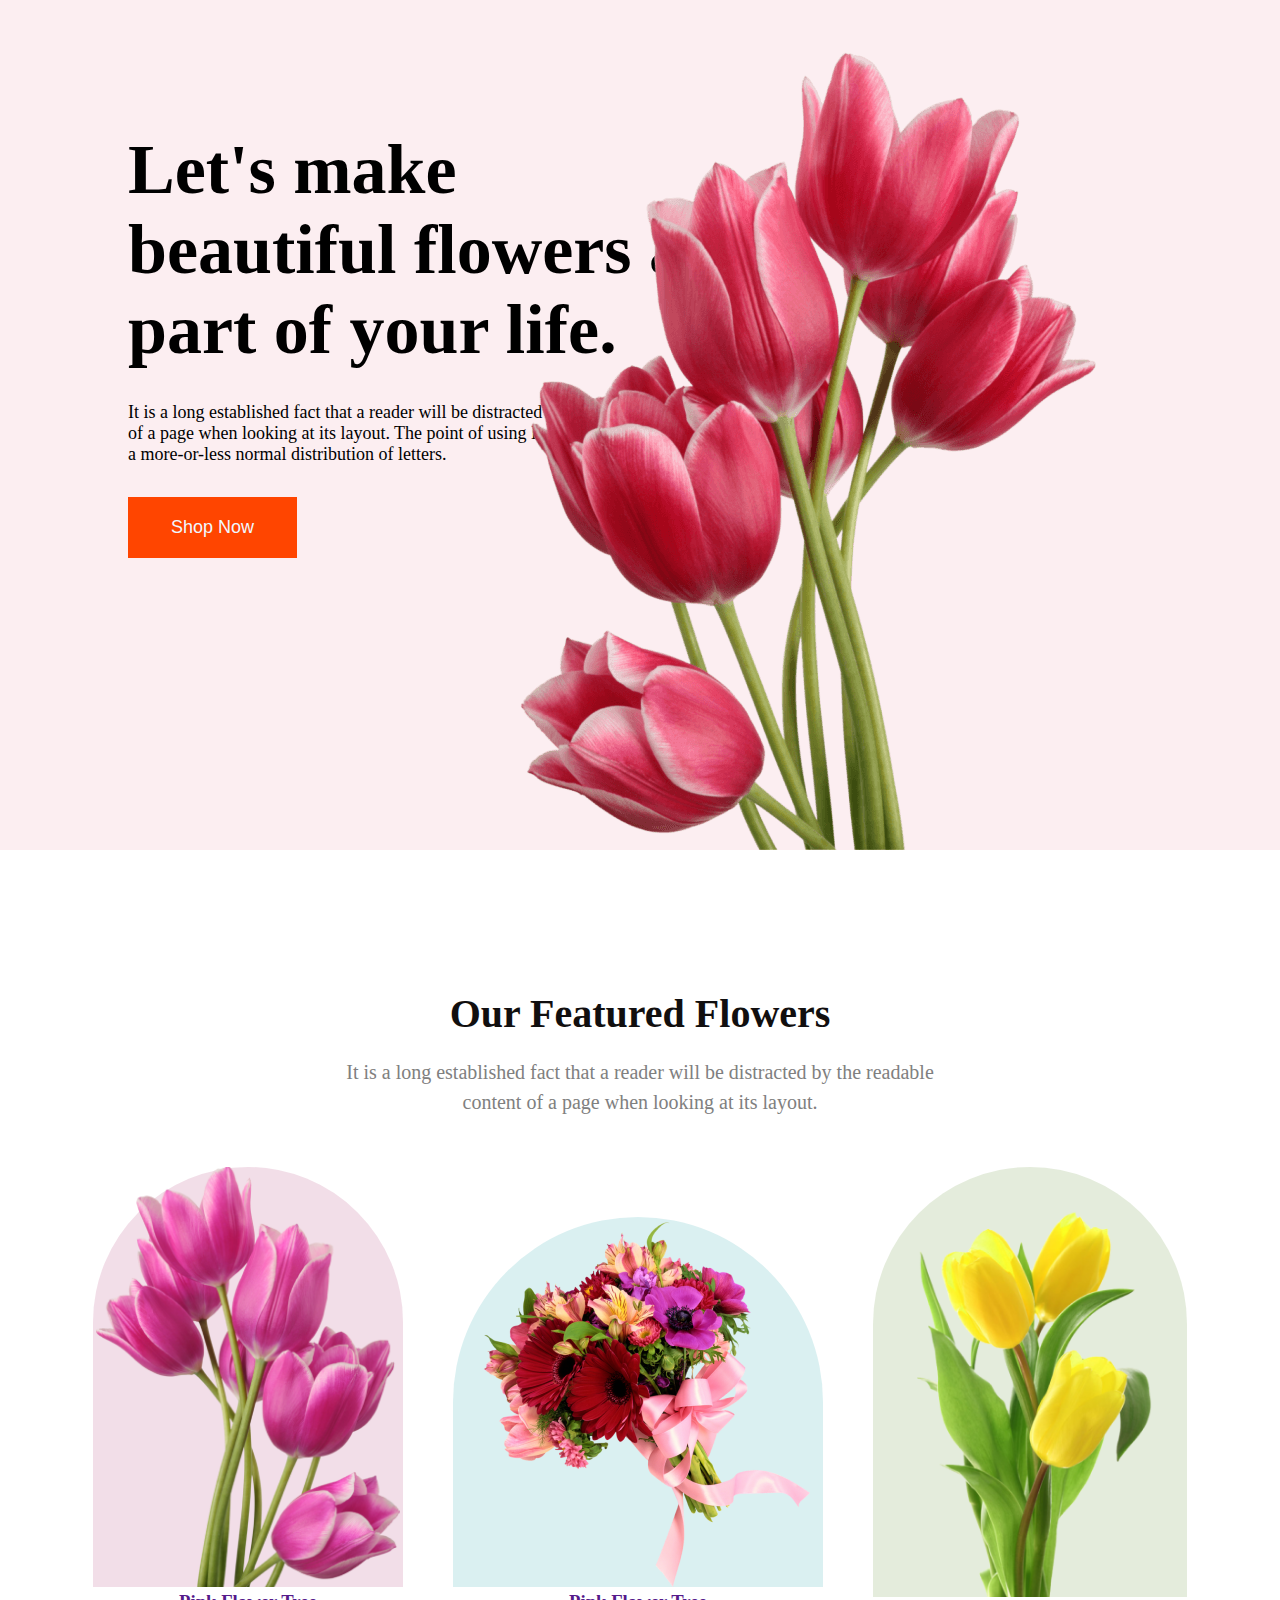
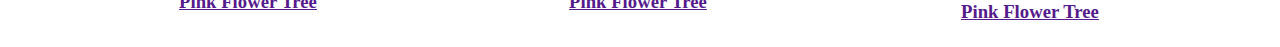
==== index.html @ 032d2f67 "added the main" ====
<!DOCTYPE html>
<html lang="en">
<head>
  <meta charset="UTF-8">
  <meta name="viewport" content="width=device-width, initial-scale=1.0">
  <title>FlowerShopProject</title>
  <link rel="stylesheet" href="style.css">
</head>
<body>
  <header class="header">
    <div class="containt">
      <h1 class="head-text">Let's make beautiful flowers a part of your life.</h1>
      <p class="paragraph">It is a long established fact that a reader will be distracted by the readable content of a page when looking at its layout. The point of using Lorem Ipsum is that it has a more-or-less normal distribution of letters.</p>
      <button class="button">Shop Now</button>




    </div>
    <div class="header-img">
      <img src="/asset/pngwing-3.png" alt="">
    </div>

  </header>
  <main>
    <div class="small-contain">
      <h2 class="contain-text">Our Featured Flowers</h2>
      <p class="paragraph-contain">It is a long established fact that a reader will be distracted by the readable <br> content of a page when looking at its layout.</p>
    </div>

<div class="flower-container">
    <div class="img-section-1">
      <img class="Flower-1" src="/asset/pngwing-1.png" alt="">
      <h3 class="small-text"><a href="">Pink Flower Tree</a> </h3>
        </div>

     <div class="img-section-2">
      <img class="Flower-2" src="/asset/pngwing-2.png" alt="">
        <h3 class="small-text"><a href="">Pink Flower Tree</a> </h3>
      </img>
      </div>

     <div class="img-section-3"> 
      <img class="Flower-3" src="/asset/pngwing-4.png" alt="">
        <h3 class="small-text"><a href="">Pink Flower Tree</a></h3>
      </img>
    </div>
  </div>

  </main>
  <footer></footer>
  
</body>
</html>
---- style.css ----
/* header part  */
*{
  margin: 0;
  padding: 0;

}
.header{
  max-width: 100%;
  height: 850px;
  padding: 0 10%;
  background-color: rgba(229, 84, 115, 0.10);;
}
.containt{
  padding-top: 130px;
  max-width: 600px;
}
.head-text{
  font-size: 70px;
  margin-bottom: 32px;
}
.paragraph{
  font-size: 18px;
  margin-bottom: 32px;
}
.button{
  padding: 20px 43px;
  background-color: orangered;
  color: aliceblue;
  font-size: 18px;
  border: none;
  

}
.header-img{
  position: absolute;
  top: 0;
  right: 12%;
  margin-top: 50px;
}

/* End header part */

.small-contain{
  text-align: center;
  margin-top: 120px;
  margin-bottom: 50px;
}
.contain-text{
  color: #110f0f;
  font-size: 40px;
  font-weight: 800;
  padding: 20px;

}
.paragraph-contain{
  color: gray;
  font-size: 20px;
  font-weight: 400;
  line-height: 30px;
}
.flower-container{
  display: flex;
  justify-content: center;
  text-align: center;
  gap: 50px;
  padding-bottom: 50px;
  
}
.img-section-1{
  border-radius: 300px 300px 0px 0px;
background: rgba(167, 33, 98, 0.15);
width: 310px;
height: 420px;

}
.img-section-2{
  border-radius: 300px 300px 0px 0px;
background: rgba(5, 151, 160, 0.15);
width: 370px;
height: 370px;
margin-top: 50px;

}
.img-section-3{
  border-radius: 300px 300px 0px 0px;
background: rgba(71, 125, 17, 0.15);
width: 314px;
height: 430px;
}
.Flower-3{
  height: 430px;
}
.Flower-1{
  height: 420px;
  
}
.Flower-2{
  padding-left: 15px ;
}
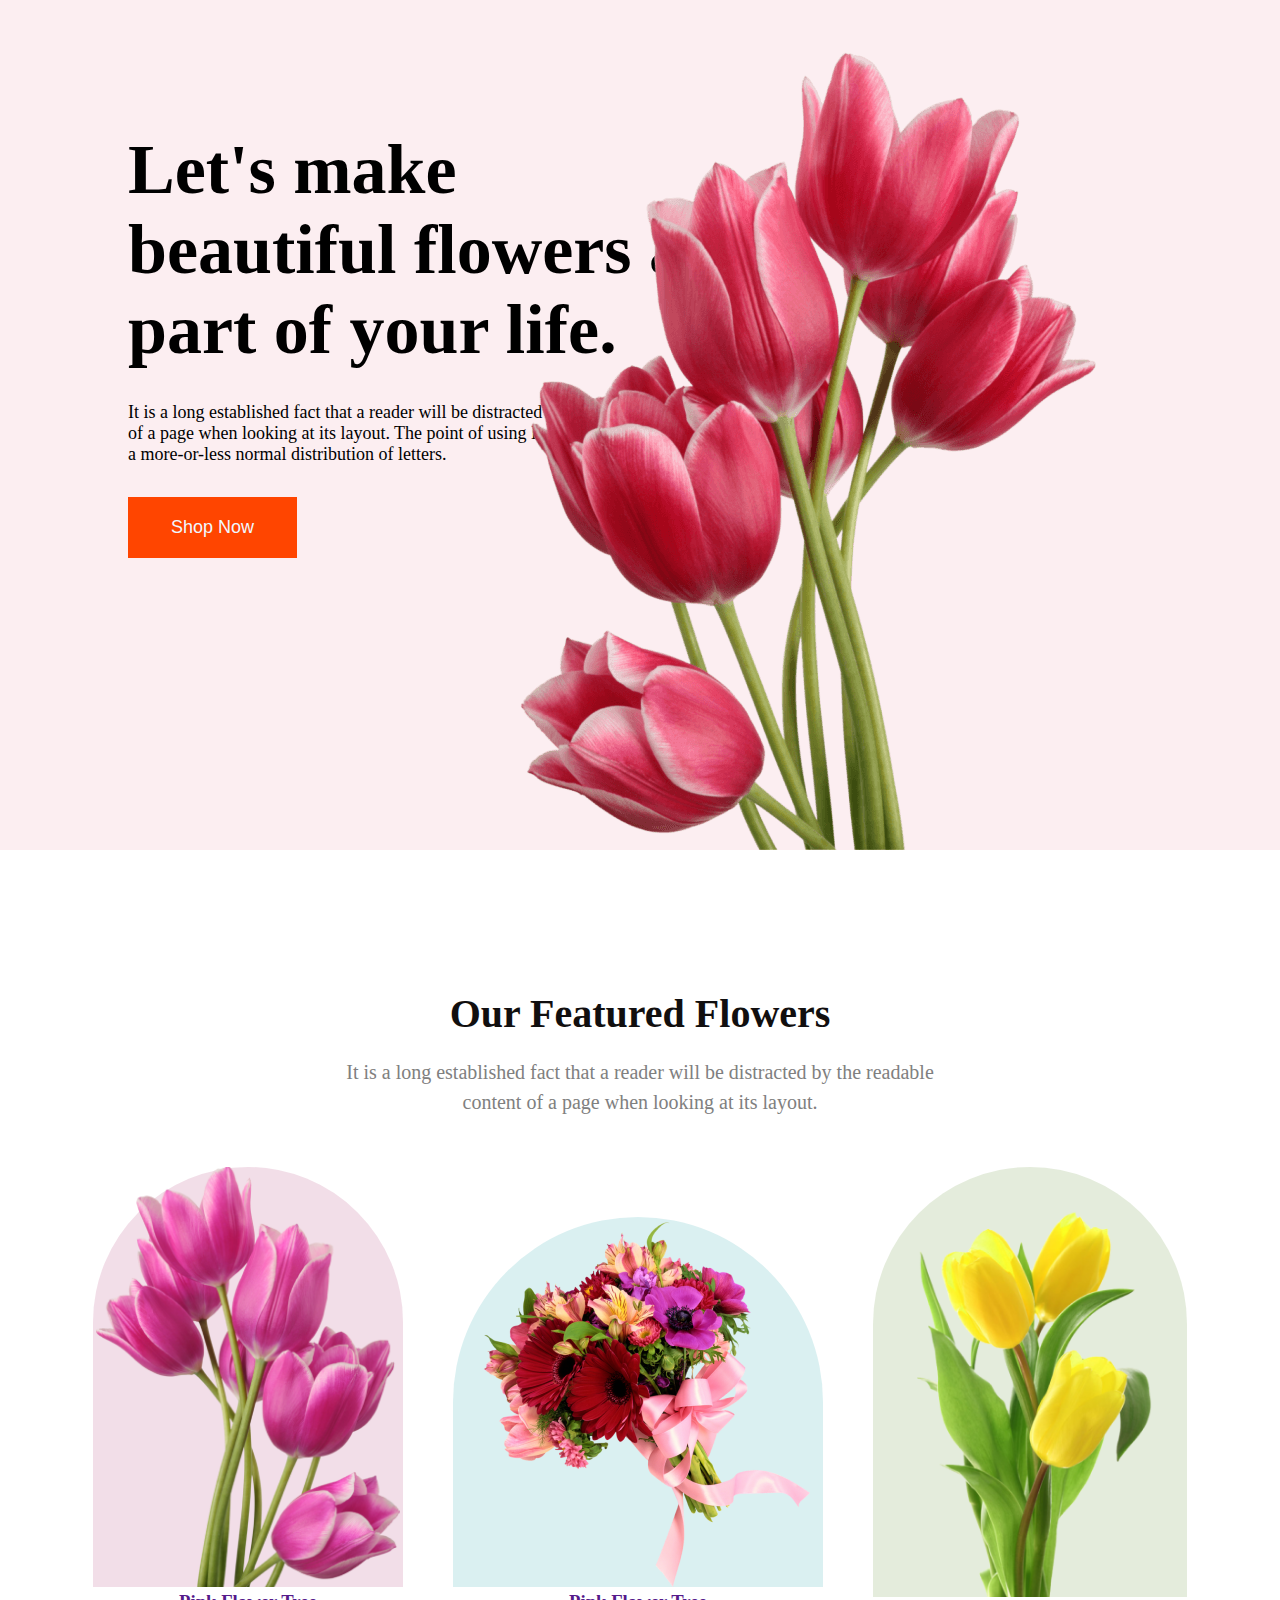
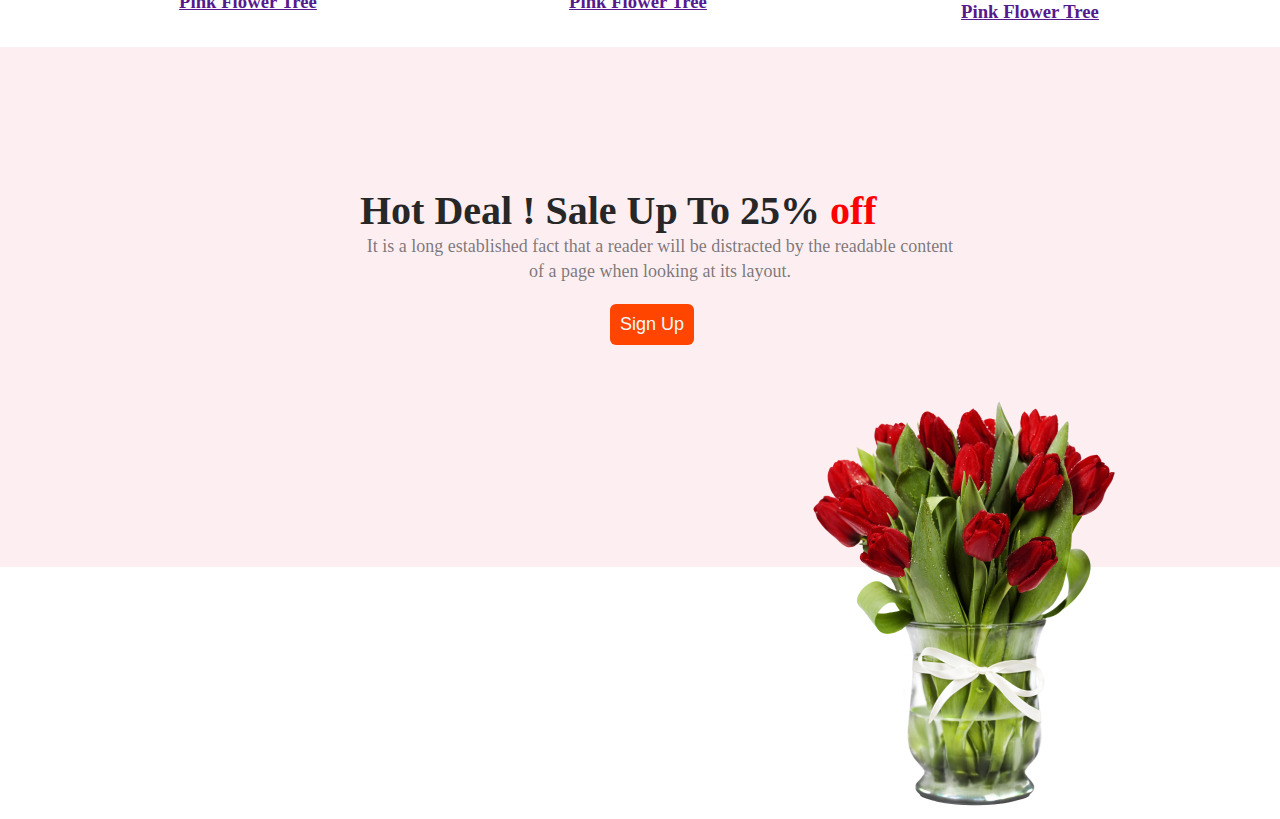
==== commit 1a6a2937: "adde box-cont" ====
--- a/index.html
+++ b/index.html
@@ -18,7 +18,7 @@
 
     </div>
     <div class="header-img">
-      <img src="/asset/pngwing-3.png" alt="">
+      <img src="/asset/pngwing.png">
     </div>
 
   </header>
@@ -30,22 +30,34 @@
 
 <div class="flower-container">
     <div class="img-section-1">
-      <img class="Flower-1" src="/asset/pngwing-1.png" alt="">
+      <img class="Flower-1" src="/asset/pngwingone.png">
       <h3 class="small-text"><a href="">Pink Flower Tree</a> </h3>
         </div>
 
      <div class="img-section-2">
-      <img class="Flower-2" src="/asset/pngwing-2.png" alt="">
+      <img class="Flower-2" src="/asset/pngwingtwo.png">
         <h3 class="small-text"><a href="">Pink Flower Tree</a> </h3>
       </img>
       </div>
 
      <div class="img-section-3"> 
-      <img class="Flower-3" src="/asset/pngwing-4.png" alt="">
+      <img class="Flower-3" src="/asset/pngwingthree.png">
         <h3 class="small-text"><a href="">Pink Flower Tree</a></h3>
       </img>
     </div>
   </div>
+
+<div class="box-contain">
+  <div class="box">
+    <h2 class="box-text">Hot Deal ! Sale Up To 25% <span>off</span> </h2>
+    <p class="box-peragraph">It is a long established fact that a reader will be distracted by the readable content of a page when looking at its layout.</p>
+    <button class="box-button">Sign Up</button>
+  </div>
+  <div class="box-photo">
+    <img src="/asset/pngwing8.png" alt="">
+  </div>
+
+</div>
 
   </main>
   <footer></footer>
--- a/style.css
+++ b/style.css
@@ -97,6 +97,49 @@
 .Flower-2{
   padding-left: 15px ;
 }
+.box-contain{
+  max-width: 100%;
+  height: 500px;
+  padding:10px;
+  background-color: rgba(229, 84, 115, 0.10);;
+}
+.box{
+  padding-top: 130px;
+  max-width: 600px;
+  margin-left: 350px;
+}
+.box-text{
+  color: #272727;
+  font-size: 40px;
+  font-weight: 800;
+}
+span{
+  color: red;
+}
+.box-peragraph{
+  color: rgba(39, 39, 39, 0.60);
+ text-align: center;
+ font-size: 18px;
+ font-weight: 400;
+ line-height: 25px;
+}
+.box-button{
+  margin-left: 250px;
+  margin-top: 20px; 
+  border-radius: 6px;
+  font-size: 18px;
+  background: orangered;
+  padding: 10px;
+  color: aliceblue;
+  border: none;
+}
+.box-photo{
+  position: absolute;
+  
+  right: 12%;
+  margin-top: 50px;
+
+}
 
 
 
@@ -106,3 +149,4 @@
 
 
 
+
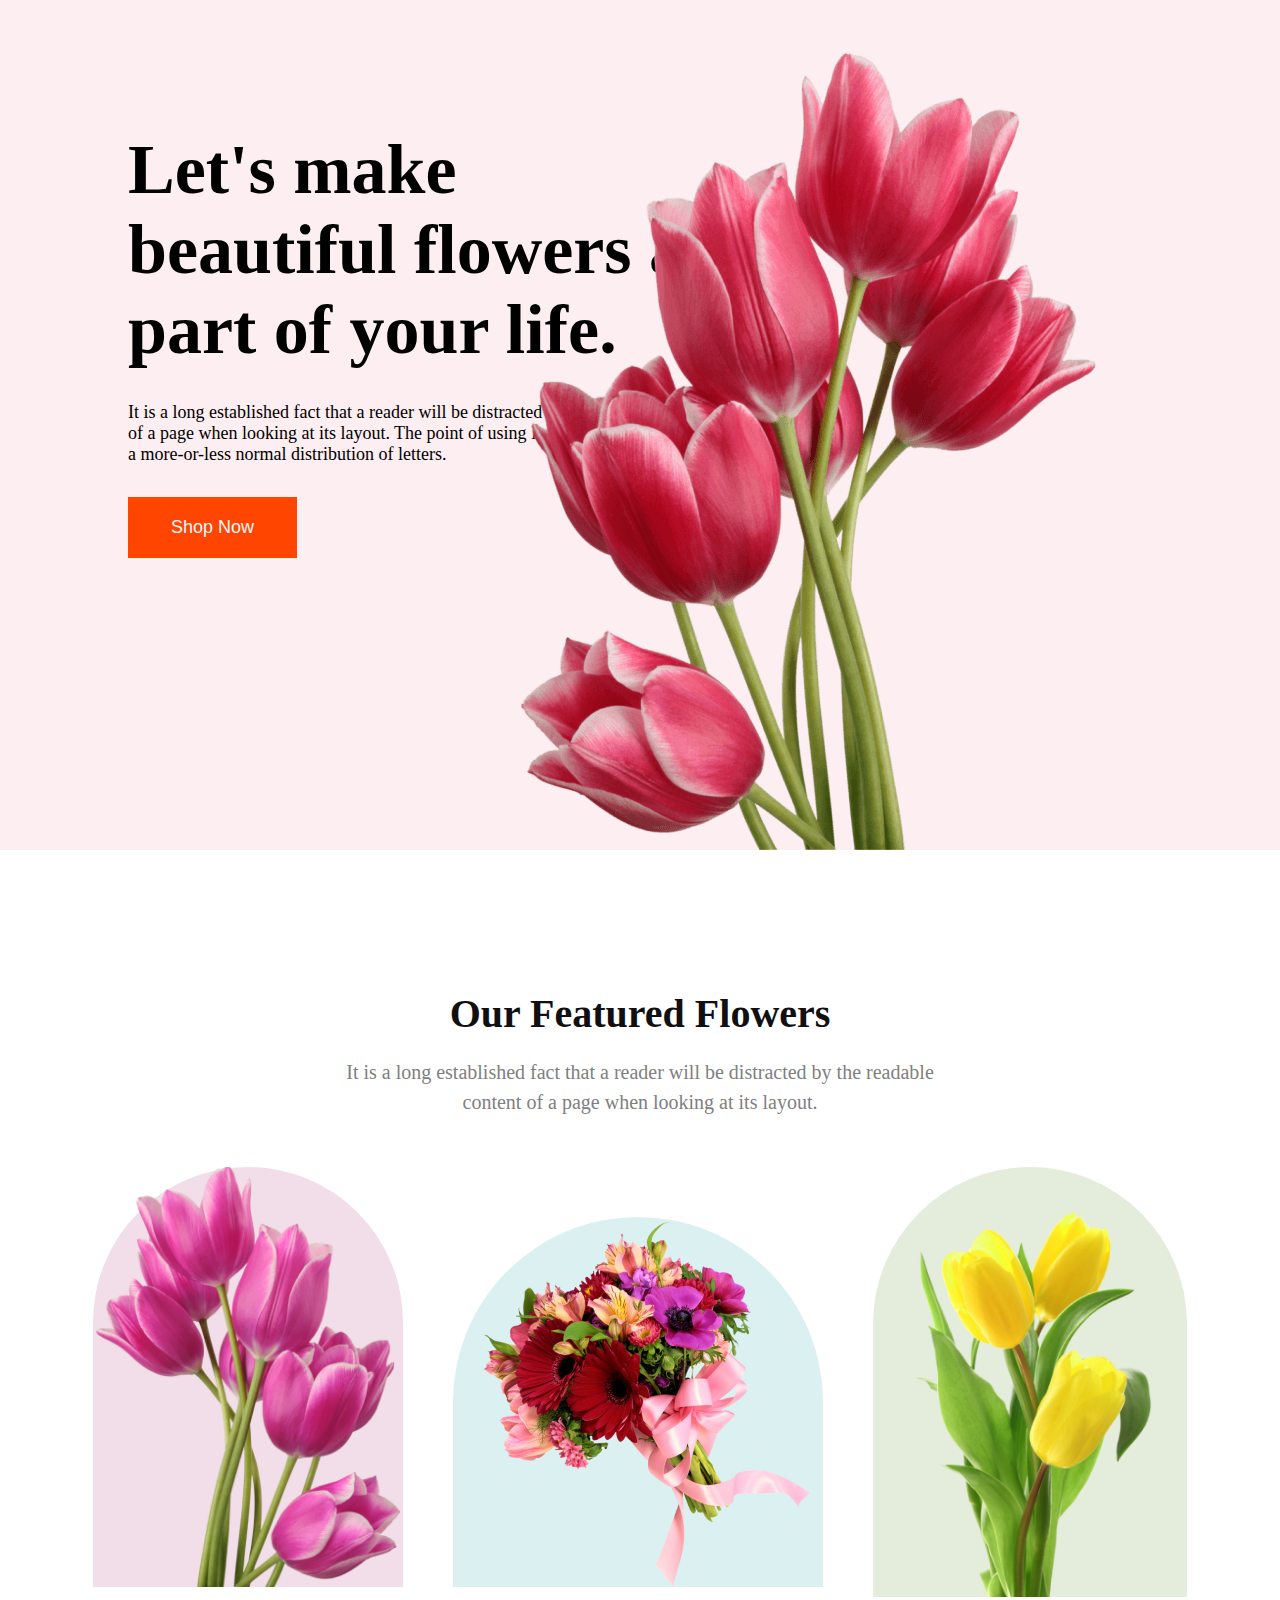
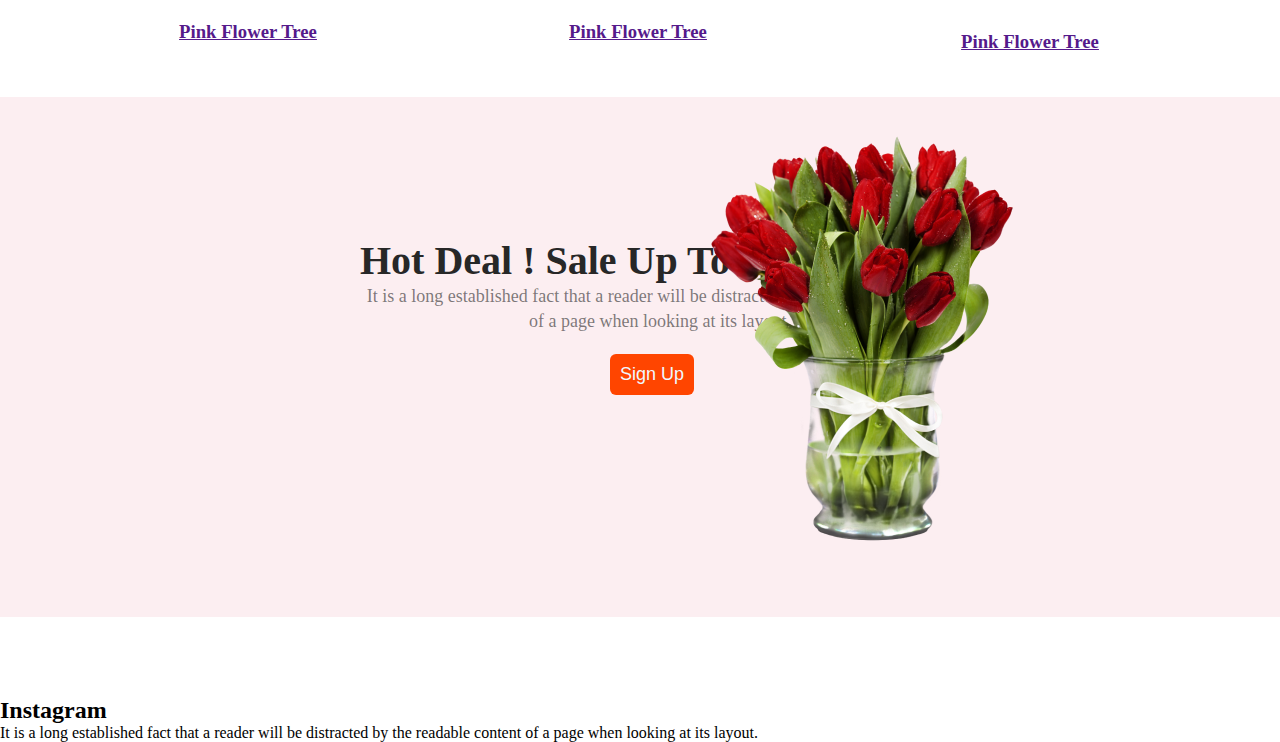
==== commit fb9cb349: "added small text" ====
--- a/index.html
+++ b/index.html
@@ -18,7 +18,7 @@
 
     </div>
     <div class="header-img">
-      <img src="/asset/pngwing.png">
+      <img src="./asset/pngwing.png">
     </div>
 
   </header>
@@ -30,18 +30,18 @@
 
 <div class="flower-container">
     <div class="img-section-1">
-      <img class="Flower-1" src="/asset/pngwingone.png">
+      <img class="Flower-1" src="./asset/pngwingone.png">
       <h3 class="small-text"><a href="">Pink Flower Tree</a> </h3>
         </div>
 
      <div class="img-section-2">
-      <img class="Flower-2" src="/asset/pngwingtwo.png">
+      <img class="Flower-2" src="./asset/pngwingtwo.png">
         <h3 class="small-text"><a href="">Pink Flower Tree</a> </h3>
       </img>
       </div>
 
      <div class="img-section-3"> 
-      <img class="Flower-3" src="/asset/pngwingthree.png">
+      <img class="Flower-3" src="./asset/pngwingthree.png">
         <h3 class="small-text"><a href="">Pink Flower Tree</a></h3>
       </img>
     </div>
@@ -54,8 +54,13 @@
     <button class="box-button">Sign Up</button>
   </div>
   <div class="box-photo">
-    <img src="/asset/pngwing8.png" alt="">
+    <img class="red-photo" src="./asset/pngwing8.png" alt="">
   </div>
+  </div>
+
+<div class="instagram">
+  <h2 class="insta-text">Instagram</h2>
+  <p class="insta-para">It is a long established fact that a reader will be distracted by the readable content of a page when looking at its layout.</p>
 
 </div>
 
--- a/style.css
+++ b/style.css
@@ -102,11 +102,14 @@
   height: 500px;
   padding:10px;
   background-color: rgba(229, 84, 115, 0.10);;
+  margin-top: 50px;
+  margin-bottom: 80px;
 }
 .box{
   padding-top: 130px;
   max-width: 600px;
   margin-left: 350px;
+
 }
 .box-text{
   color: #272727;
@@ -116,6 +119,12 @@
 span{
   color: red;
 }
+.small-text{
+  margin-top: 15px;
+  padding: 15px;}
+
+
+
 .box-peragraph{
   color: rgba(39, 39, 39, 0.60);
  text-align: center;
@@ -135,11 +144,9 @@
 }
 .box-photo{
   position: absolute;
-  
-  right: 12%;
-  margin-top: 50px;
-
-}
+  top: 1680px;
+  right: 20%;
+  margin-top: 50px;}
 
 
 
@@ -150,3 +157,4 @@
 
 
 
+
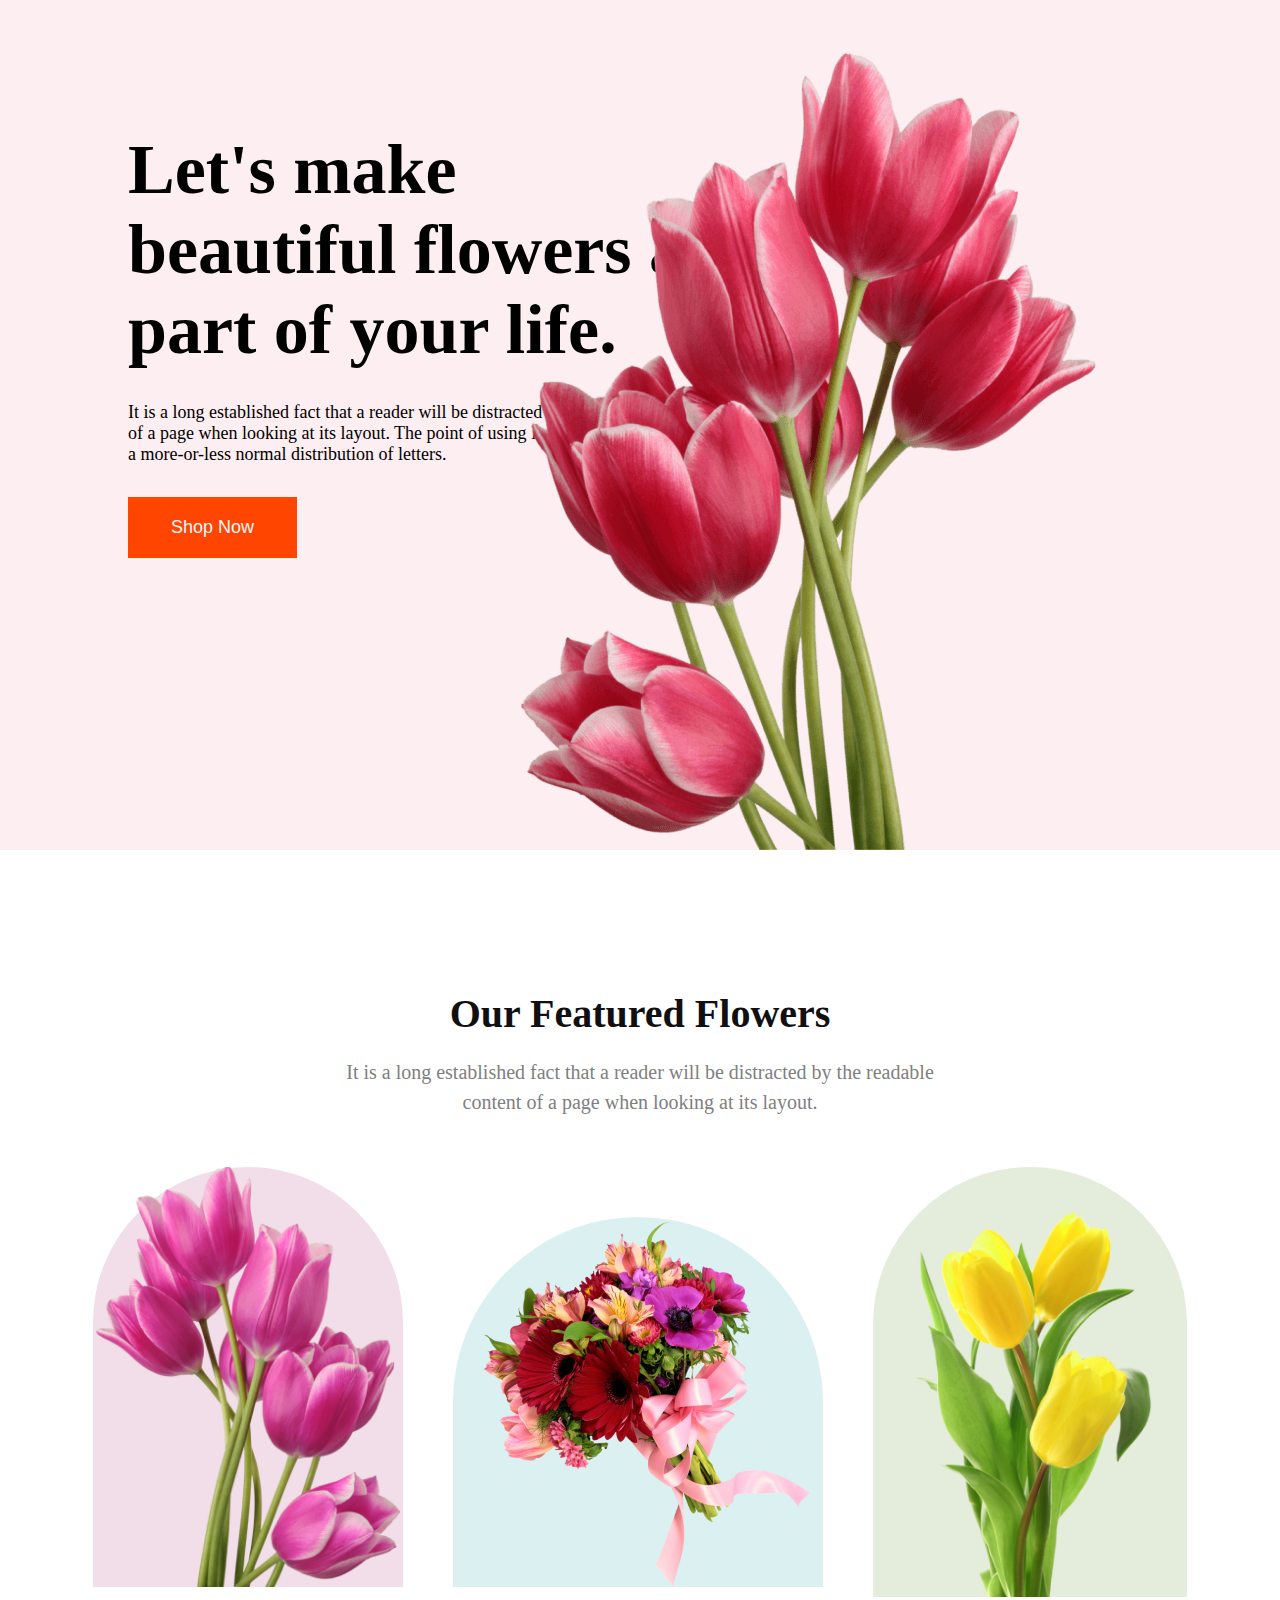
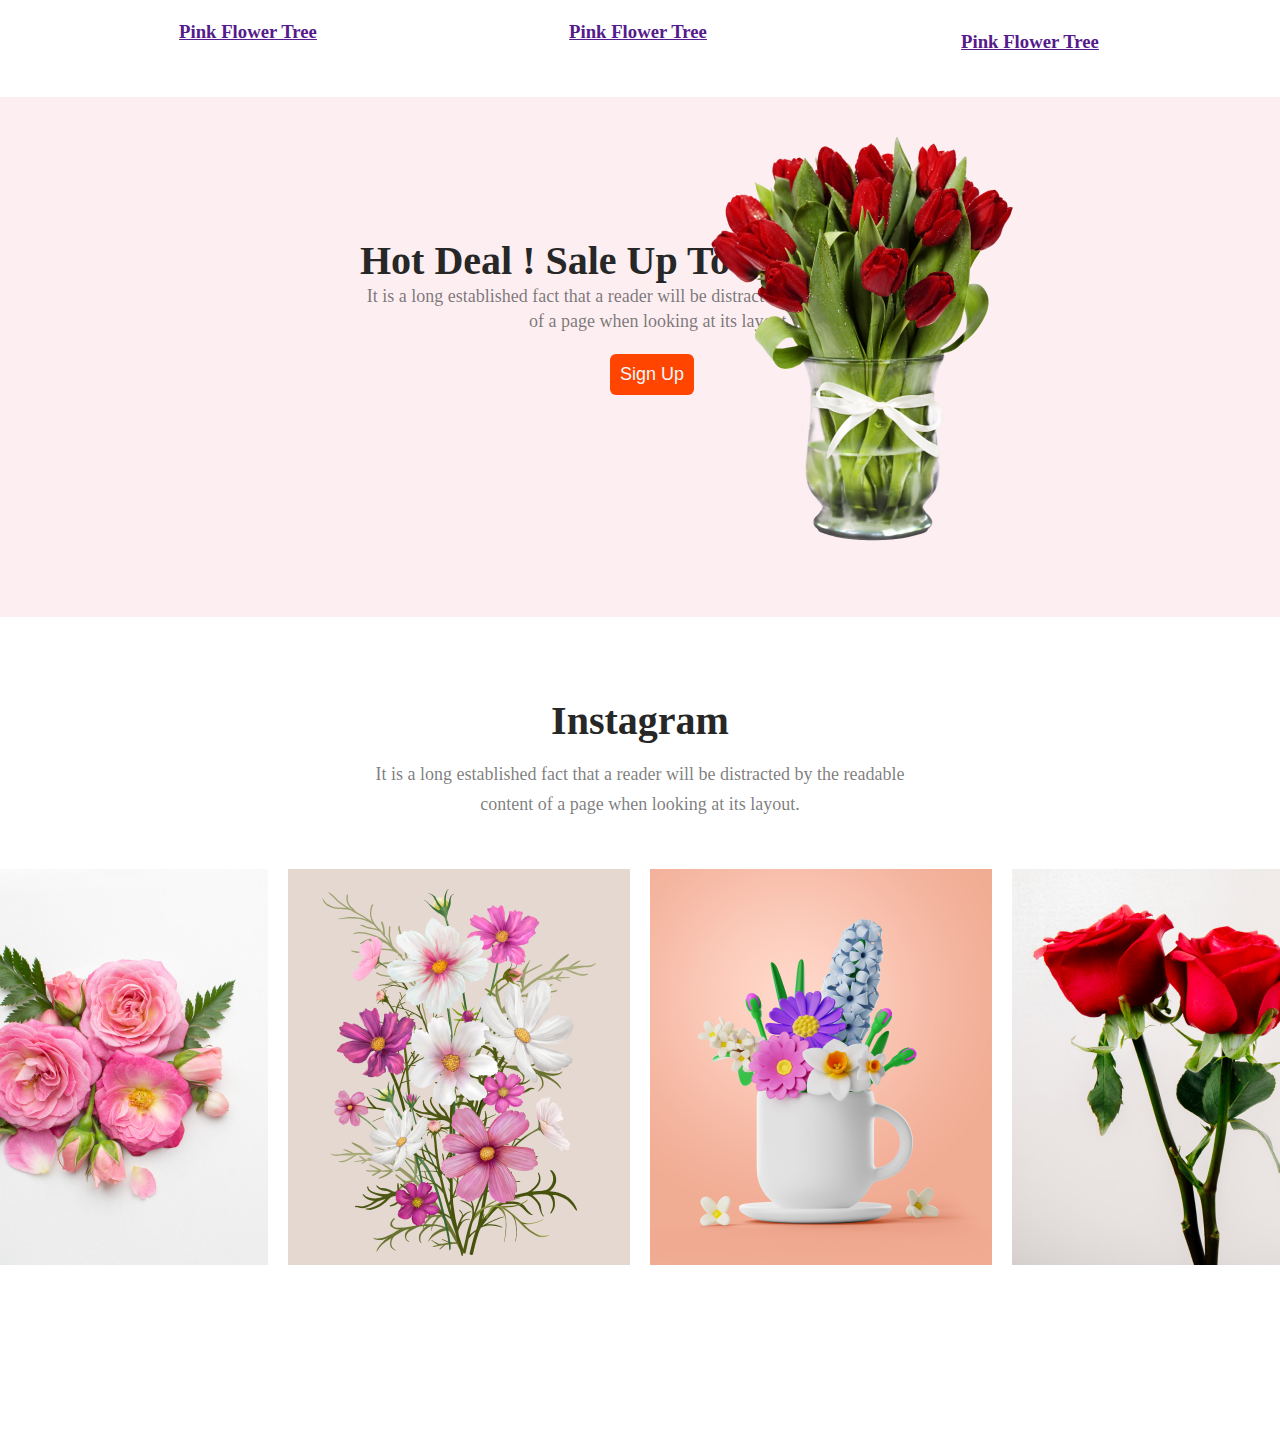
==== commit 931e0415: "added four-img" ====
--- a/index.html
+++ b/index.html
@@ -60,7 +60,16 @@
 
 <div class="instagram">
   <h2 class="insta-text">Instagram</h2>
-  <p class="insta-para">It is a long established fact that a reader will be distracted by the readable content of a page when looking at its layout.</p>
+  <p class="insta-para">It is a long established fact that a reader will be distracted by the readable <br> content of a page when looking at its layout.</p>
+
+</div>
+<div class="four-img">
+ <div><img class="nice-flower" src="./asset/flower.png" alt="" ></div> 
+ <div><img class="nice-flower" src="./asset/rectangle4.png" alt="" ></div> 
+ <div><img class="nice-flower" src="./asset/rectangle5.png" alt="" ></div> 
+ <div><img class="nice-flower" src="./asset/rectangle6.png" alt="" ></div> 
+
+
 
 </div>
 
--- a/style.css
+++ b/style.css
@@ -123,9 +123,7 @@
   margin-top: 15px;
   padding: 15px;}
 
-
-
-.box-peragraph{
+  .box-peragraph{
   color: rgba(39, 39, 39, 0.60);
  text-align: center;
  font-size: 18px;
@@ -147,6 +145,31 @@
   top: 1680px;
   right: 20%;
   margin-top: 50px;}
+.instagram{
+  text-align: center;
+  margin-bottom: 50px;
+}
+.insta-text{
+  color: #272727;
+  text-align: center;
+  font-size: 40px;
+  font-weight: 800;
+  margin-bottom: 15px;
+}
+.insta-para{
+  color: rgba(39, 39, 39, 0.60);
+  font-size: 18px;
+  font-weight: 400;
+  line-height: 30px;
+}
+.four-img{
+  display: flex;
+  justify-content: center;
+  text-align: center;
+  gap: 20px;
+  padding-bottom: 50px;
+  margin-bottom: 128px;
+}
 
 
 
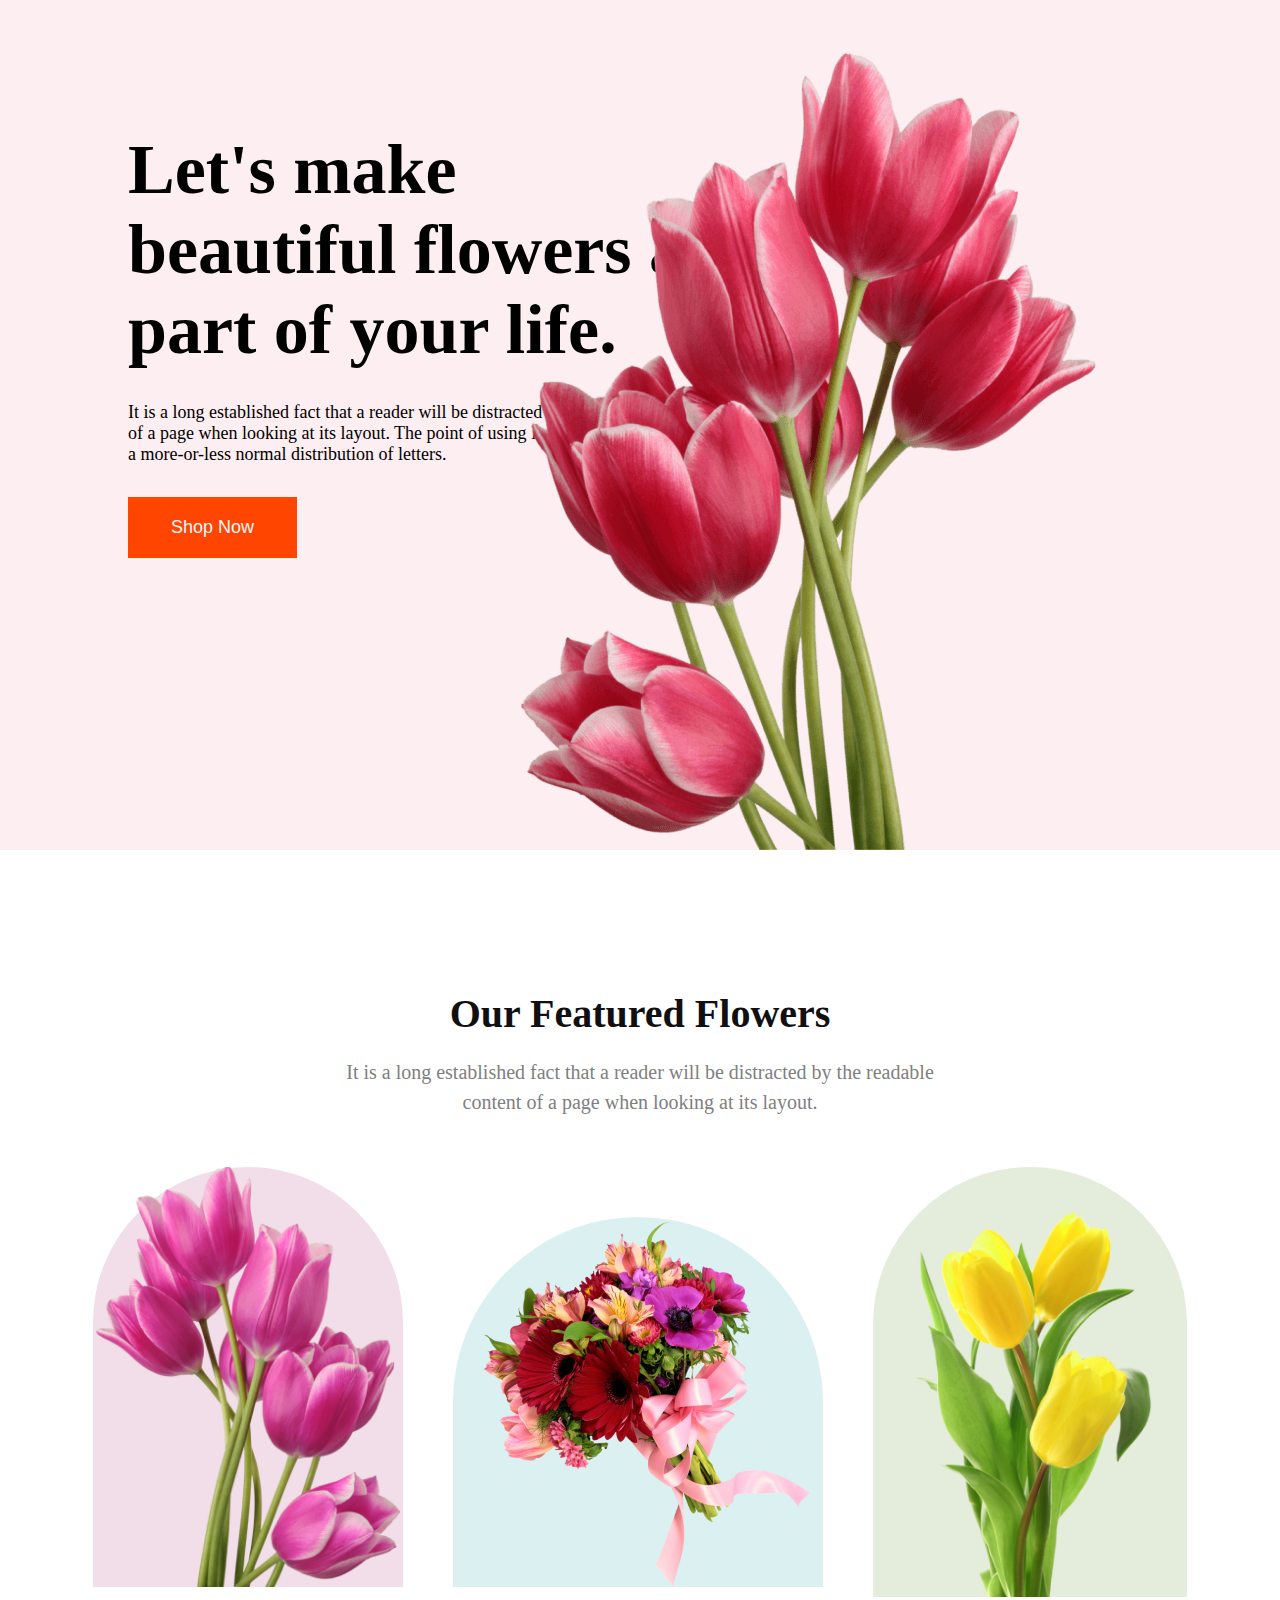
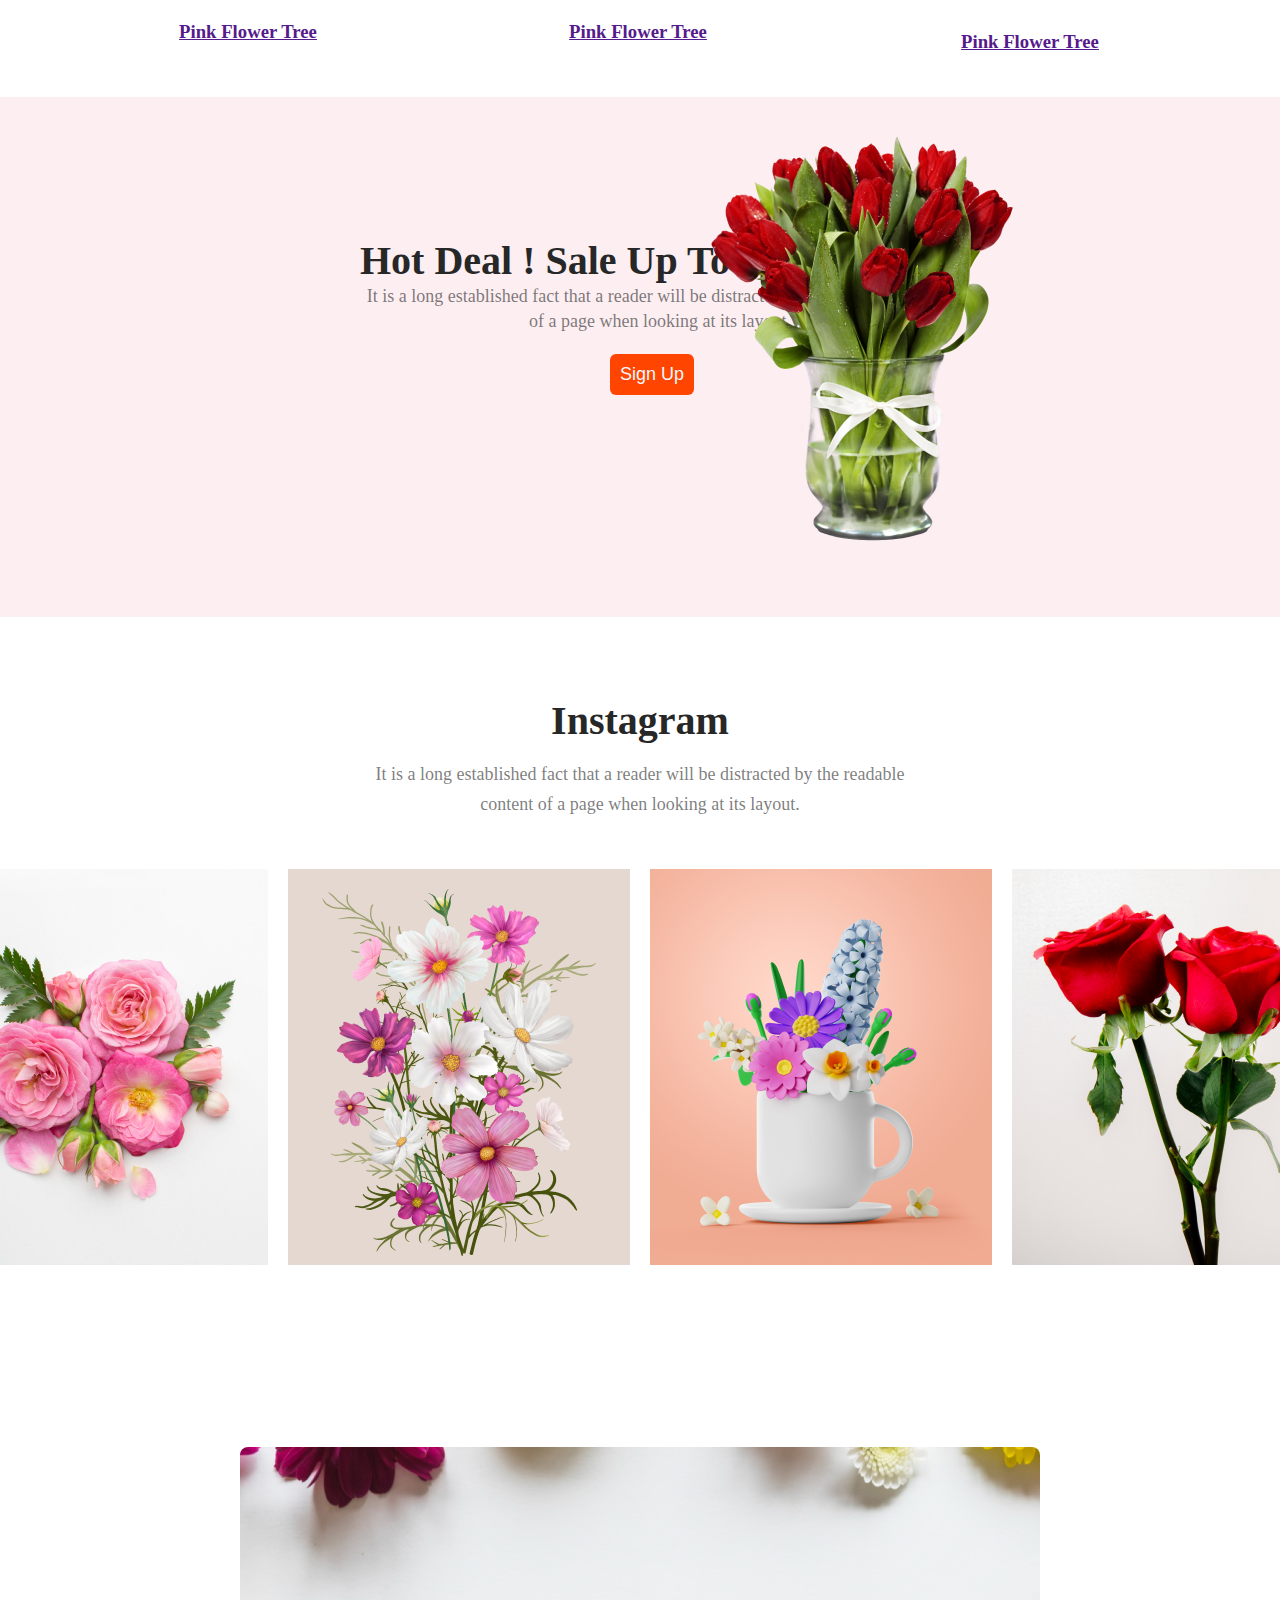
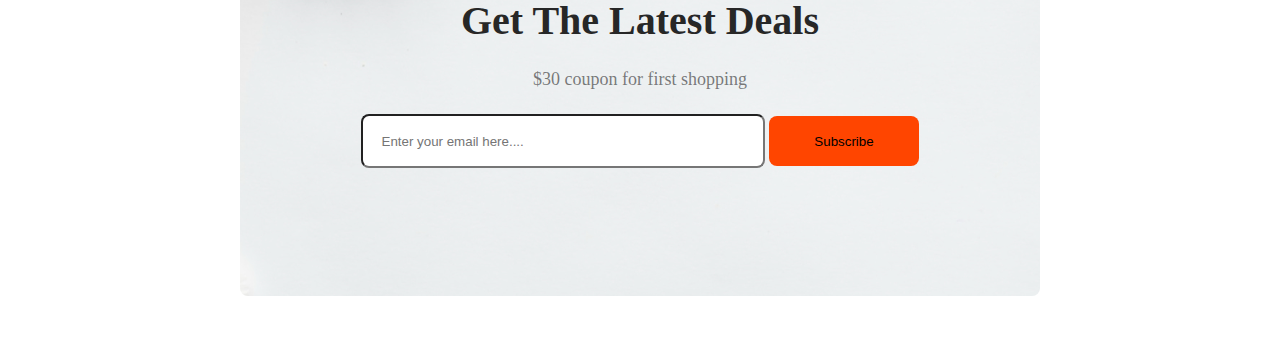
==== commit b69ff103: "added form" ====
--- a/index.html
+++ b/index.html
@@ -72,6 +72,18 @@
 
 
 </div>
+<div class="backgroud-img">
+<div class="last-section">
+  <h2 class="last-section-text">Get The Latest Deals</h2>
+  <p class="last-paragraph">$30 coupon for first shopping</p>
+   <input class="form" type="text" placeholder ="     Enter your email here....">
+  <button class="subscribe">Subscribe</button>
+
+
+
+
+</div>
+</div>
 
   </main>
   <footer></footer>
--- a/style.css
+++ b/style.css
@@ -170,14 +170,66 @@
   padding-bottom: 50px;
   margin-bottom: 128px;
 }
-
-
-
-
-
-
-
-
-
-
-
+.last-section{
+  text-align: center;
+  margin-bottom: 128PX;
+  justify-content: center;
+
+}
+.last-section-text{
+  color: #272727;
+  text-align: center;
+  font-size: 40px;
+  font-weight: 800;
+  padding-top: 150px;
+  
+
+  
+ 
+}
+.last-paragraph{
+  color: rgba(39, 39, 39, 0.60);
+font-size: 18px;
+font-weight: 400;
+line-height: 30px;
+padding: 20px;
+
+
+}
+.form{
+  width: 400px;
+height: 50px;
+border-radius: 8px;
+background: #FFF;
+
+}
+.subscribe{
+  width: 150px;
+height: 50px;
+border-radius: 8px;
+background: orangered;
+border: none;
+
+}
+.backgroud-img{
+  background-image: url(./asset/rectangle9.png);
+  background-repeat: no-repeat; */
+  max-width: 500;
+  margin-bottom: 50px;
+   margin-left: 240px; 
+   margin-right: 240px;
+  justify-content: center;
+  border-radius: 8px; 
+  display: flex;
+  background-position: center;
+}
+
+
+
+
+
+
+
+
+
+
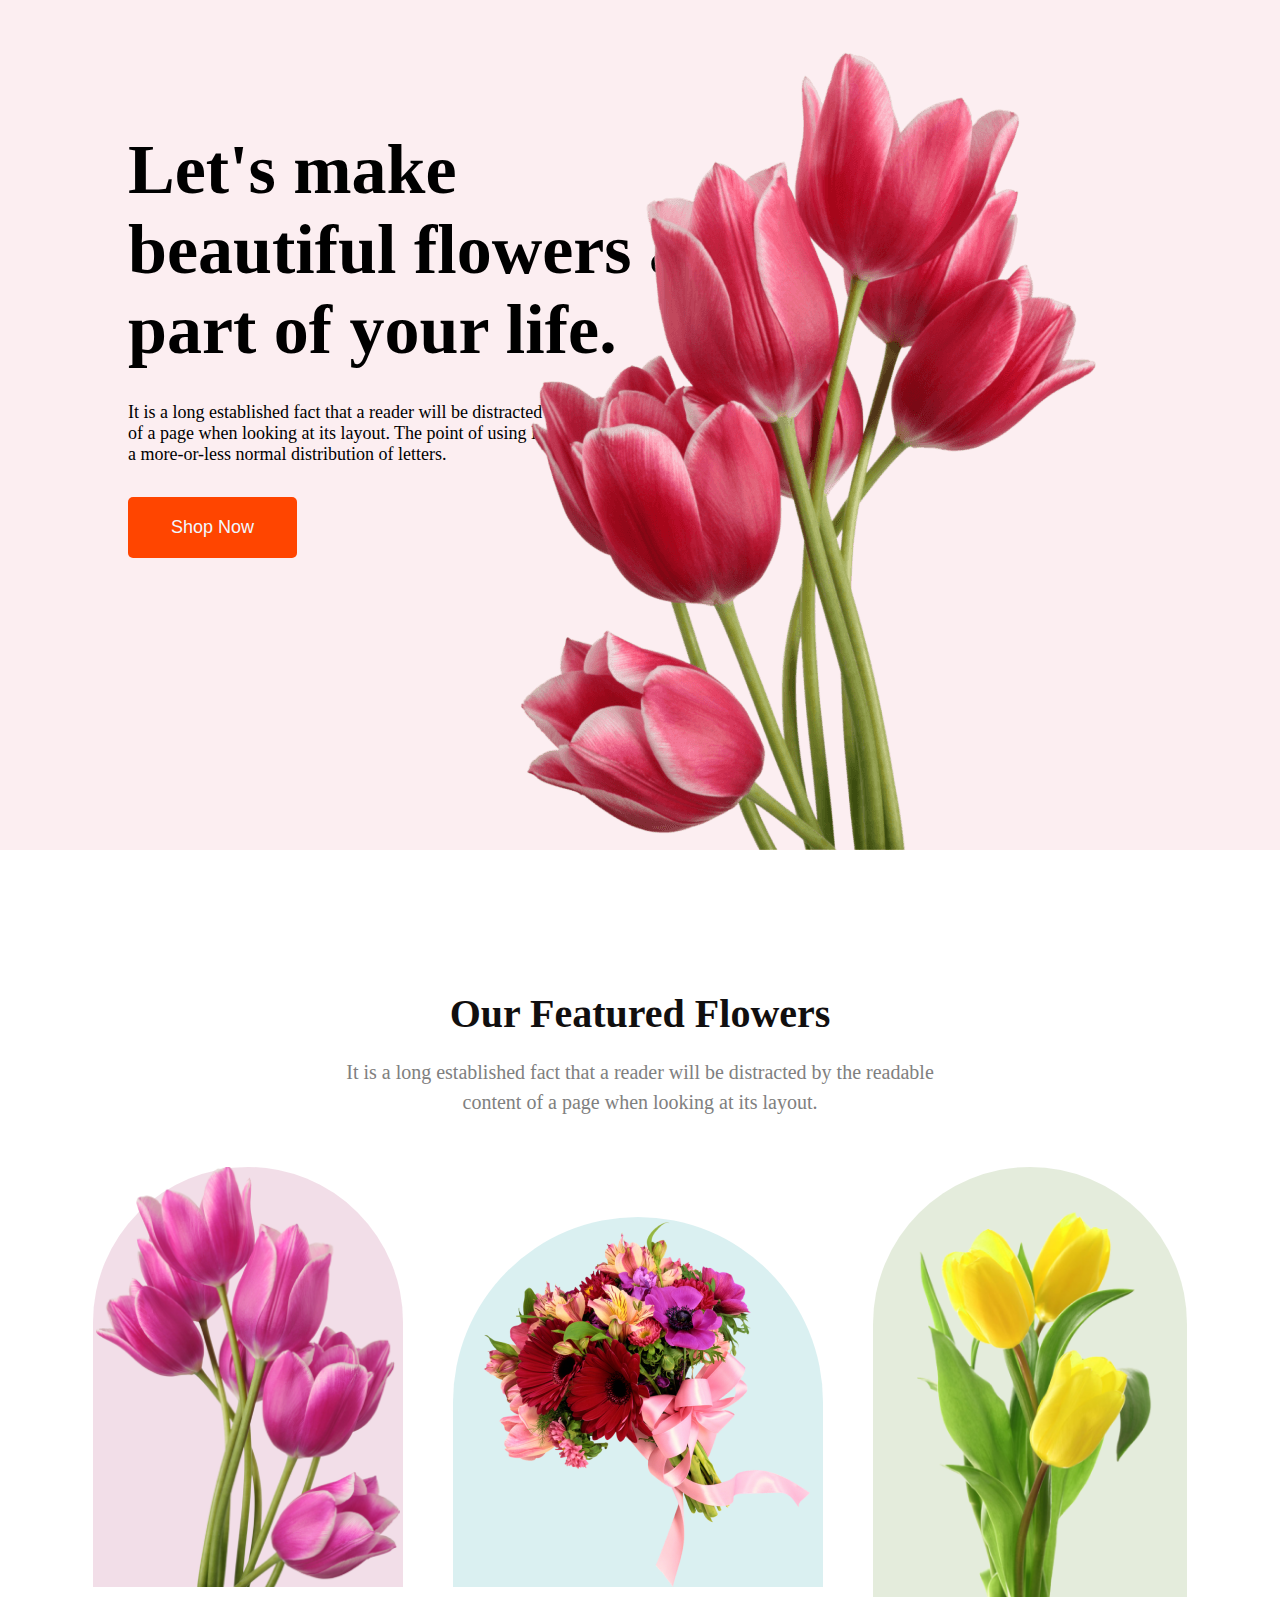
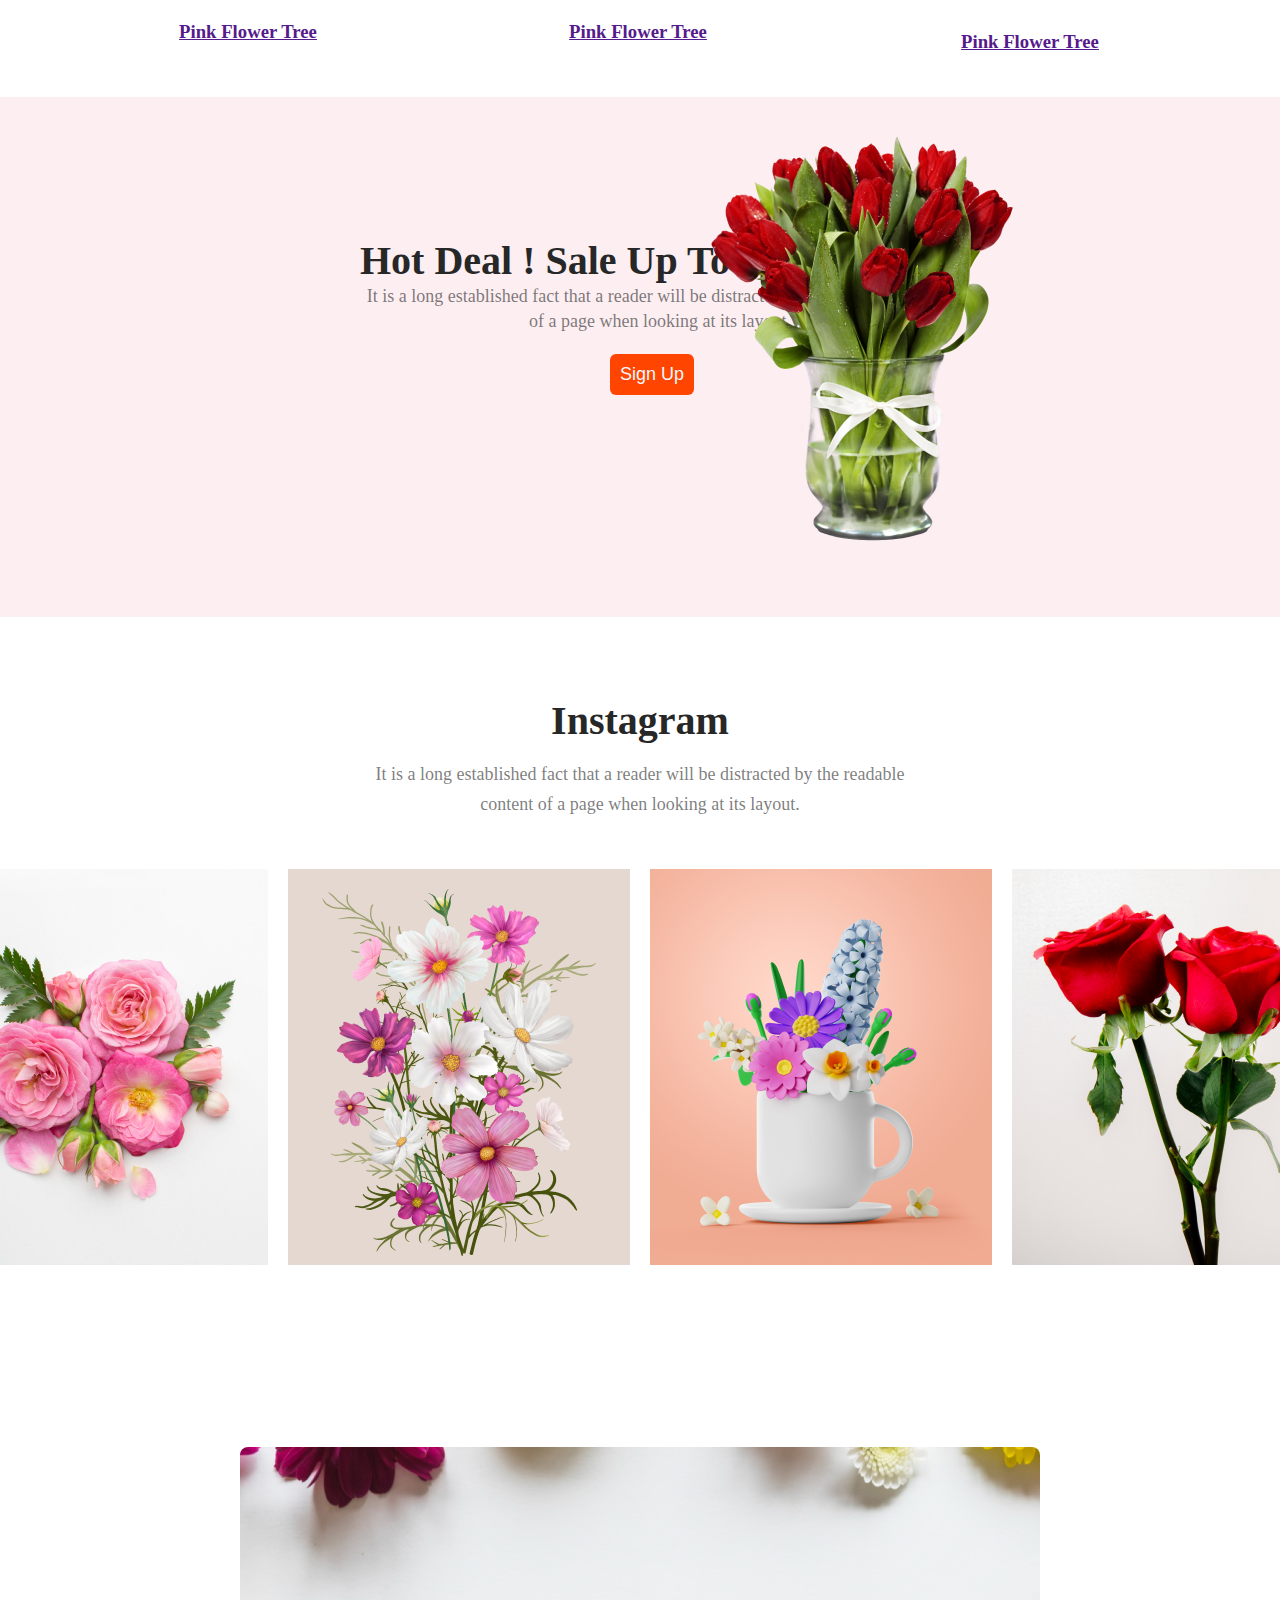
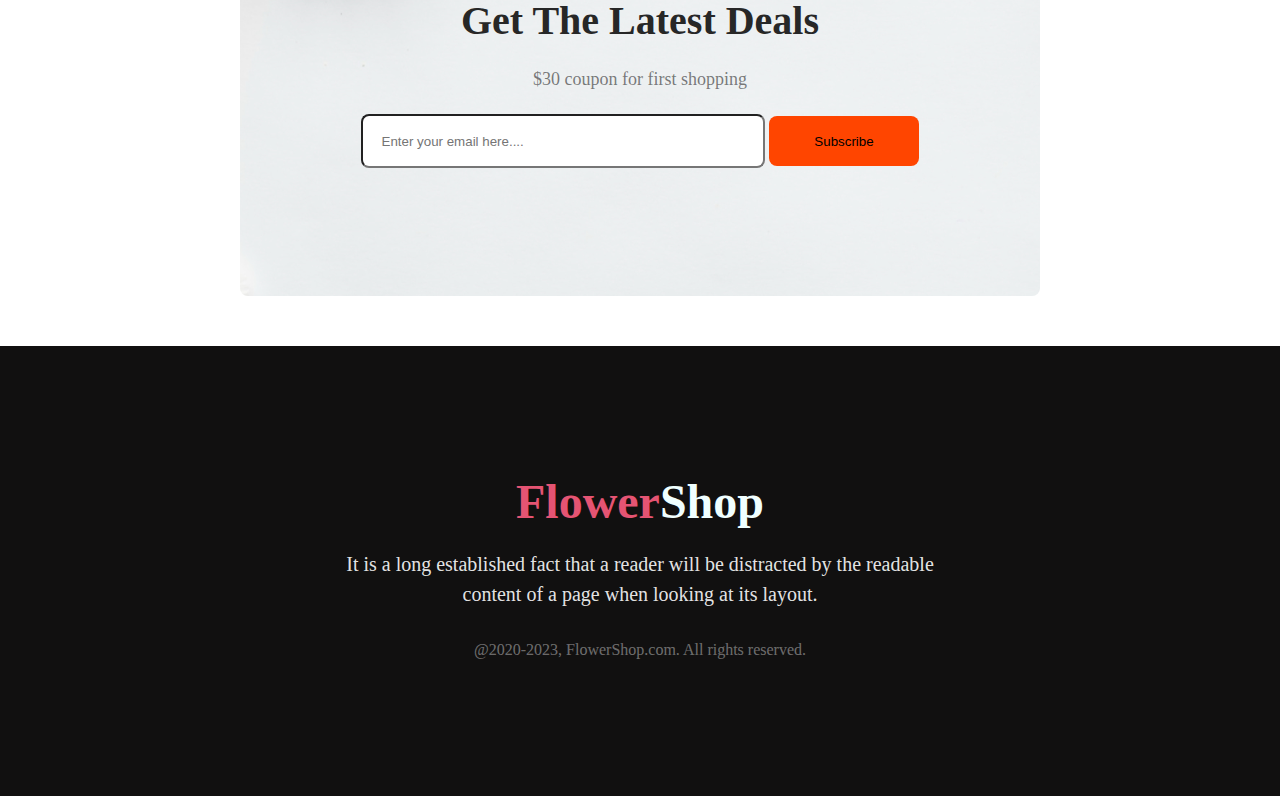
==== commit 275a2294: "added footer" ====
--- a/index.html
+++ b/index.html
@@ -86,7 +86,19 @@
 </div>
 
   </main>
-  <footer></footer>
+  <footer>
+    <div class="footer-section">
+      <h2 class="footer-text">Flower<span class="shop">Shop</span></h2>
+      <p class="footer-paragraph-text">It is a long established fact that a reader will be distracted by the readable <br> content of a page when looking at its layout.</p>
+      <p class="last-texts">@2020-2023, FlowerShop.com. All rights reserved. </p>
+
+
+
+    </div>
+
+
+
+  </footer>
   
 </body>
 </html>
--- a/style.css
+++ b/style.css
@@ -28,6 +28,7 @@
   color: aliceblue;
   font-size: 18px;
   border: none;
+  border-radius: 5px;
   
 
 }
@@ -38,7 +39,7 @@
   margin-top: 50px;
 }
 
-/* End header part */
+/* Main-section */
 
 .small-contain{
   text-align: center;
@@ -223,13 +224,43 @@
   display: flex;
   background-position: center;
 }
-
-
-
-
-
-
-
-
-
-
+/* footer-section */
+
+.footer-section{
+  text-align: center;
+  background-color: #111010;
+  height: 450px;
+}
+.footer-text{
+  color: #E55473;
+  font-size: 48px;
+  font-weight: 800;
+  padding-top: 128px;
+}
+.footer-paragraph-text{
+  color: rgba(255, 255, 255, 0.90);
+text-align: center;
+padding-top: 20px;
+font-size: 20px;
+font-weight: 400;
+line-height: 30px;
+}
+.last-texts{
+  color: rgba(255, 255, 255, 0.40);
+font-size: 16px;
+font-weight: 400;
+padding-top: 32px;
+
+}
+.shop{
+  color: azure;
+}
+
+
+
+
+
+
+
+
+
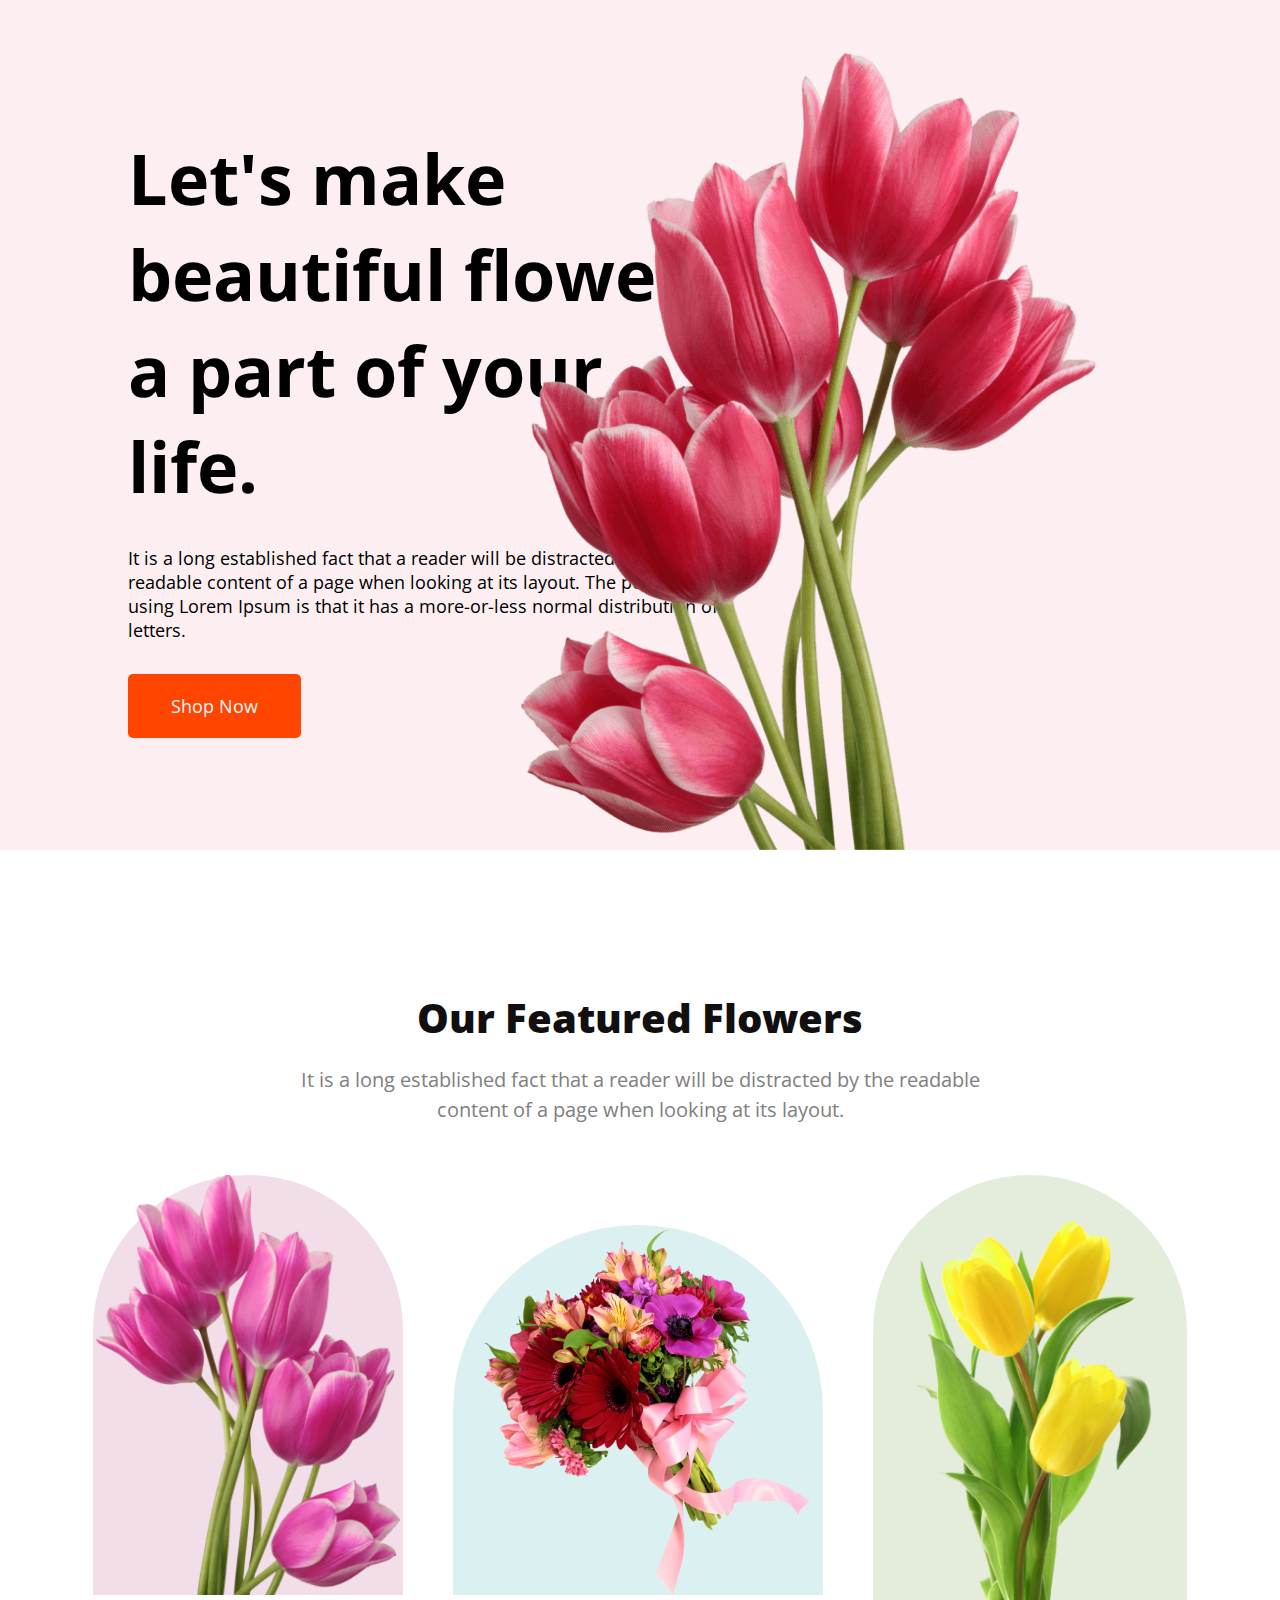
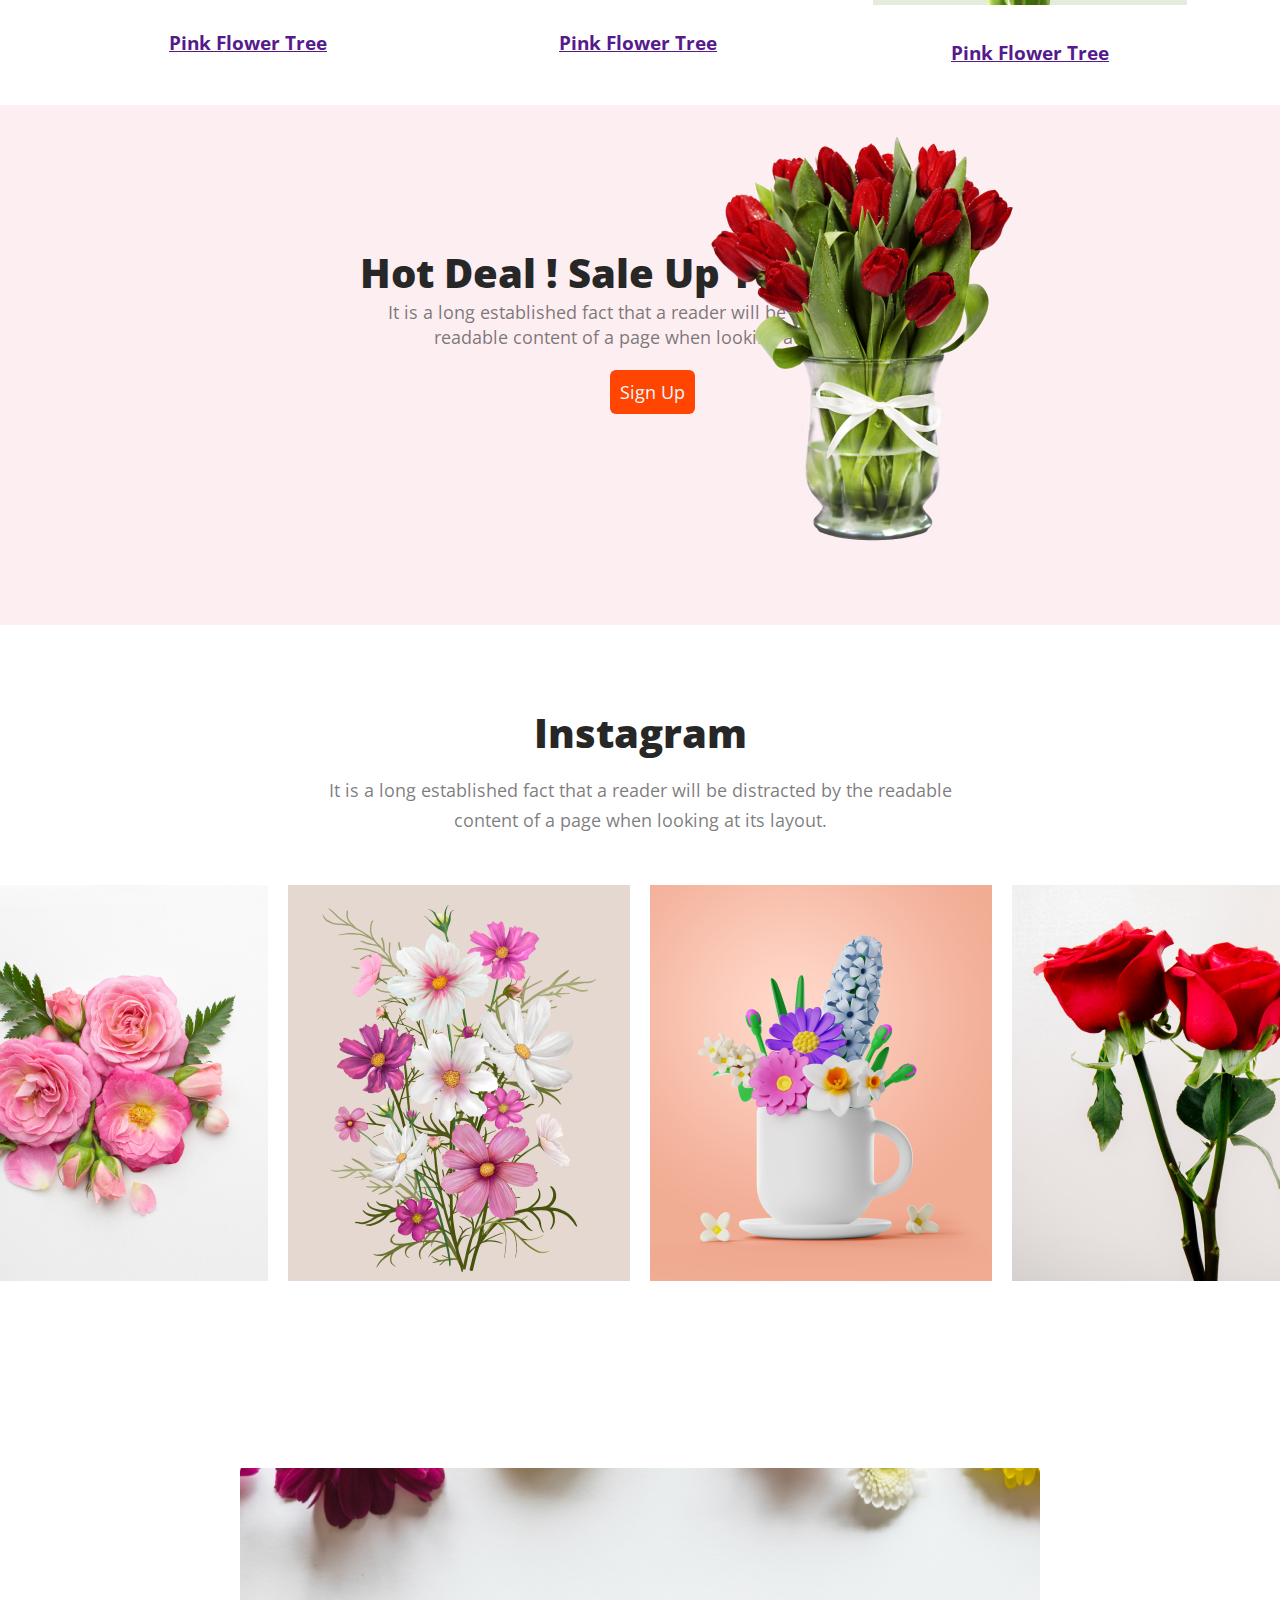
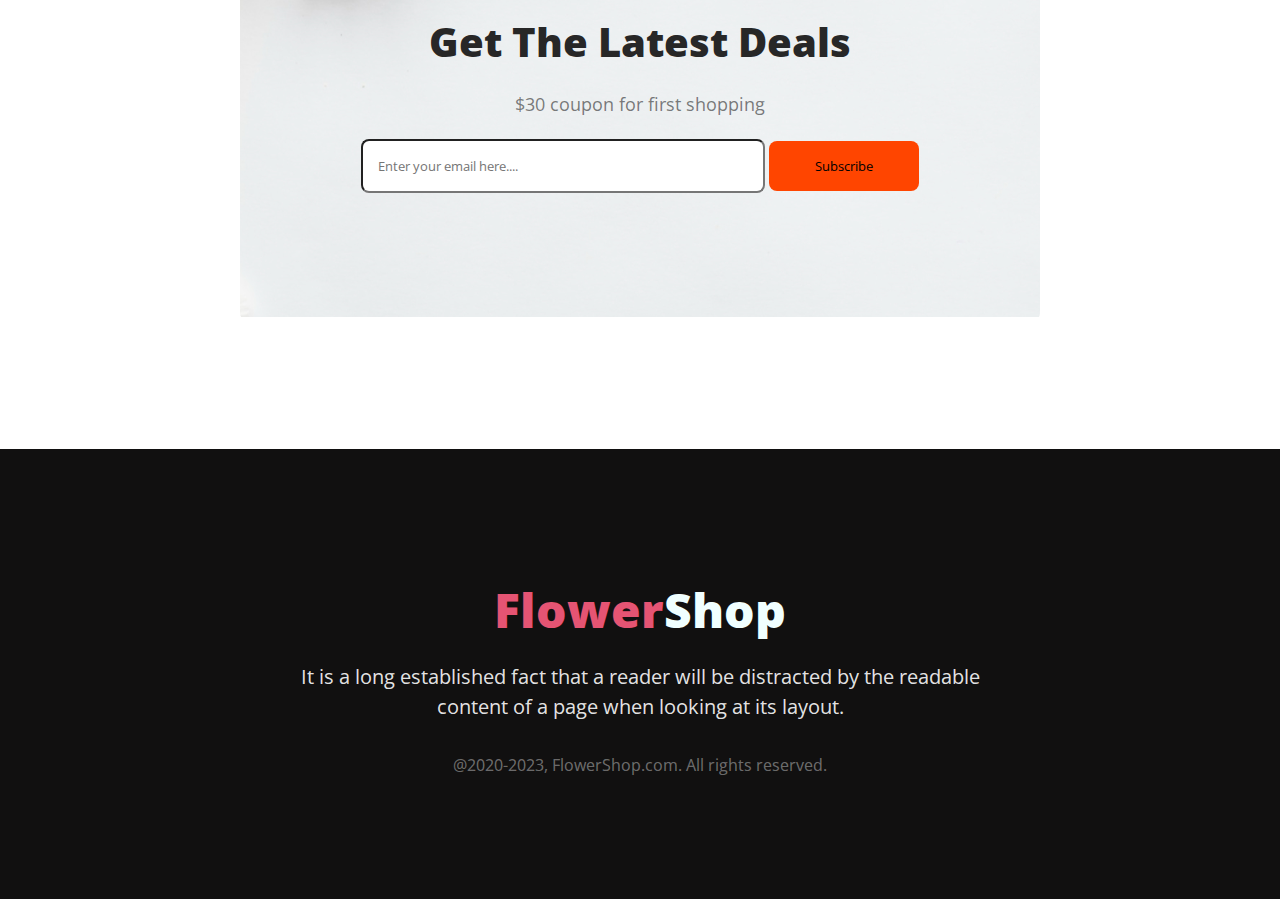
==== commit 7b5cdc14: "added all section" ====
--- a/index.html
+++ b/index.html
@@ -5,8 +5,13 @@
   <meta name="viewport" content="width=device-width, initial-scale=1.0">
   <title>FlowerShopProject</title>
   <link rel="stylesheet" href="style.css">
+  <link rel="preconnect" href="https://fonts.googleapis.com">
+<link rel="preconnect" href="https://fonts.gstatic.com" crossorigin>
+<link href="https://fonts.googleapis.com/css2?family=Open+Sans&display=swap" rel="stylesheet">
+
 </head>
 <body>
+  <!-- header-section -->
   <header class="header">
     <div class="containt">
       <h1 class="head-text">Let's make beautiful flowers a part of your life.</h1>
@@ -22,6 +27,7 @@
     </div>
 
   </header>
+  <!-- main-section -->
   <main>
     <div class="small-contain">
       <h2 class="contain-text">Our Featured Flowers</h2>
@@ -86,6 +92,7 @@
 </div>
 
   </main>
+  <!-- footer-section -->
   <footer>
     <div class="footer-section">
       <h2 class="footer-text">Flower<span class="shop">Shop</span></h2>
--- a/style.css
+++ b/style.css
@@ -2,6 +2,7 @@
 *{
   margin: 0;
   padding: 0;
+  font-family: 'Open Sans', sans-serif;
 
 }
 .header{
@@ -230,6 +231,7 @@
   text-align: center;
   background-color: #111010;
   height: 450px;
+  margin-top: 128px;
 }
 .footer-text{
   color: #E55473;
